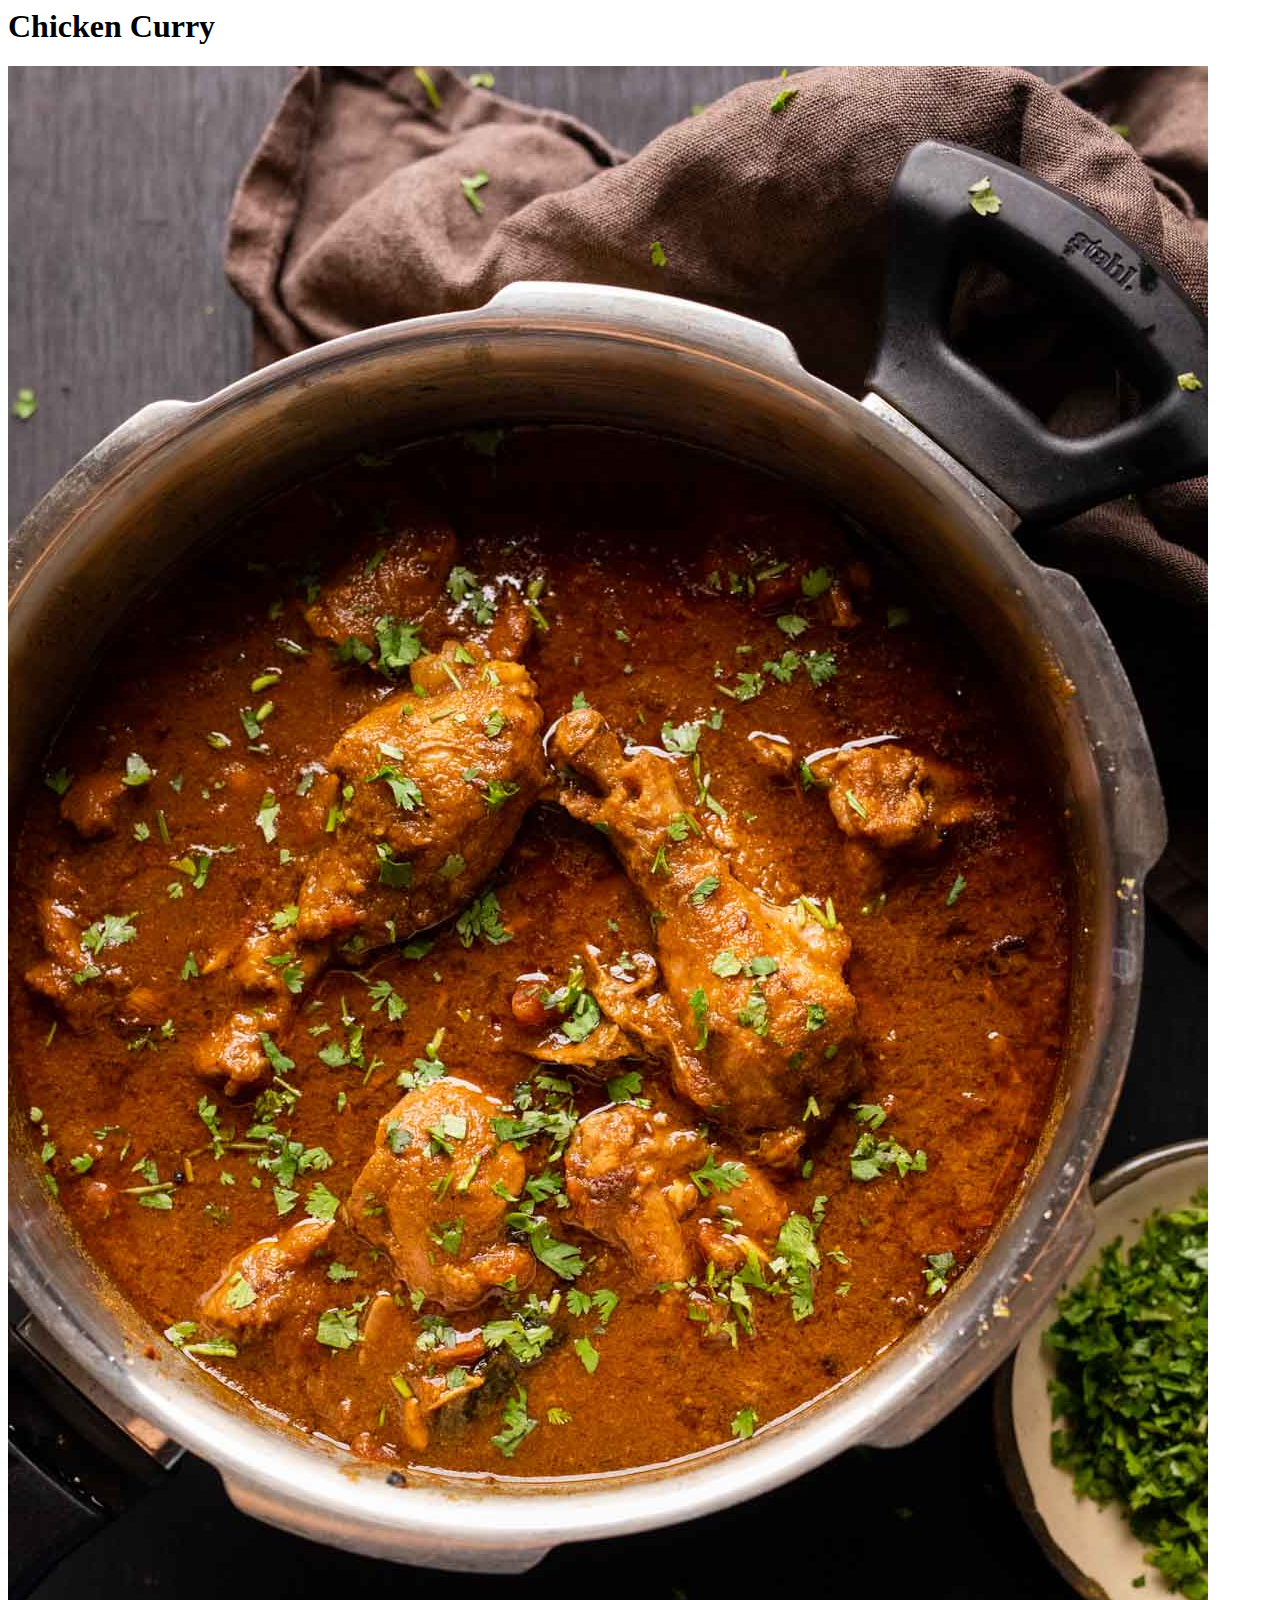
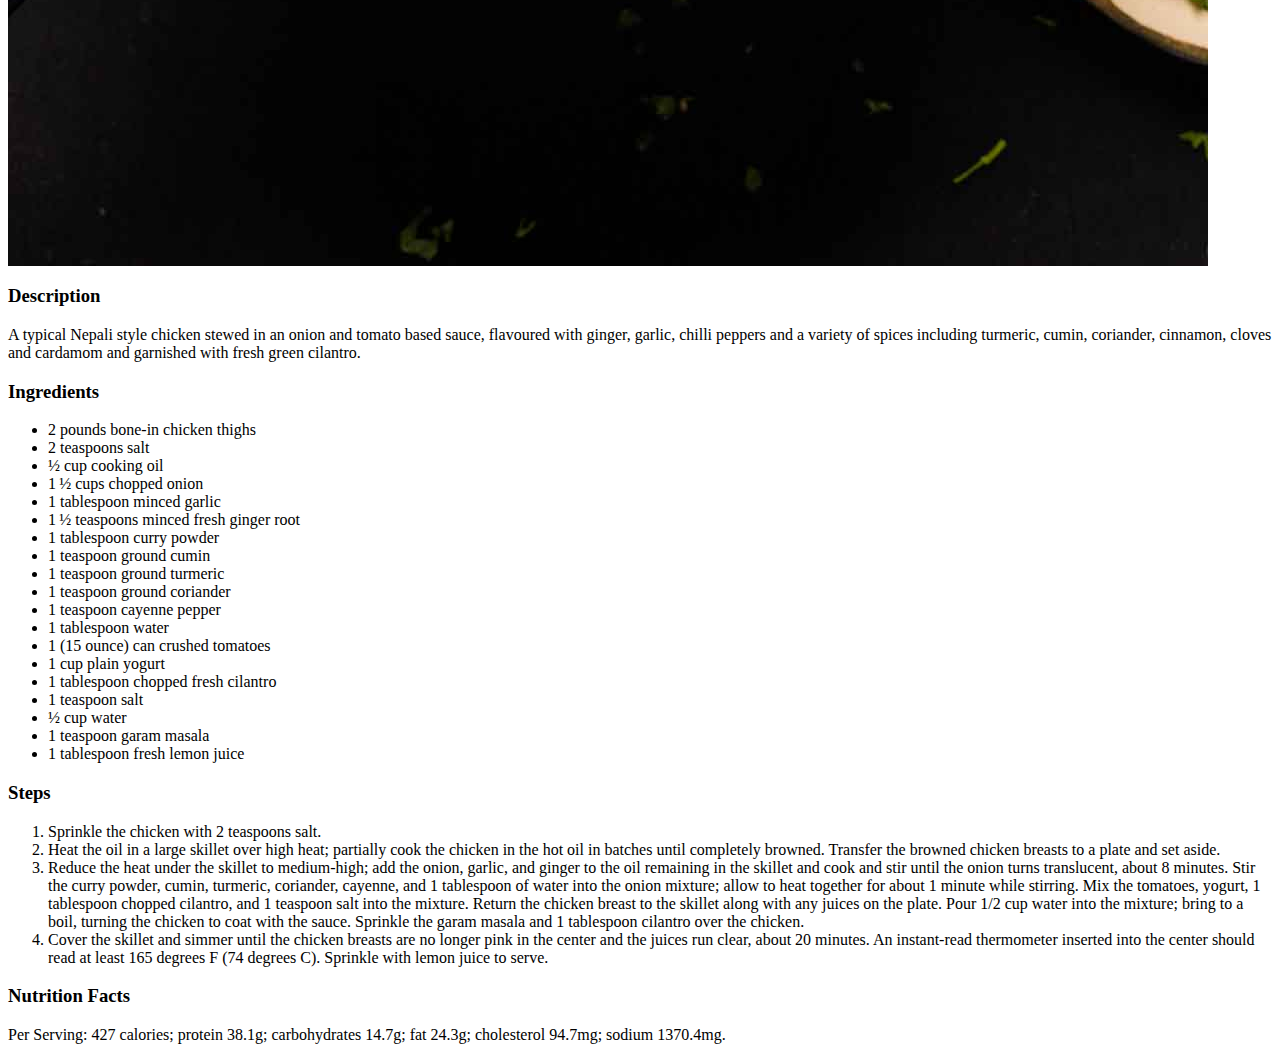
==== recipes/chickenCurry.html @ 05547ba8 "Chicken Curry html" ====
<html lang="en">
  <head>
    <meta charset="UTF-8" />
    <meta http-equiv="X-UA-Compatible" content="IE=edge" />
    <meta name="viewport" content="width=device-width, initial-scale=1.0" />
    <title>Chicken Curry</title>
  </head>
  <body>
    <h1>Chicken Curry</h1>
    <img src="images/Chicken-Curry.jpg" alt="Chicken Curry picture" />
    <h3>Description</h3>
    <p>
      A typical Nepali style chicken stewed in an onion and tomato based sauce,
      flavoured with ginger, garlic, chilli peppers and a variety of spices
      including turmeric, cumin, coriander, cinnamon, cloves and cardamom and
      garnished with fresh green cilantro.
    </p>
    <h3>Ingredients</h3>
    <ul>
      <li>2 pounds bone-in chicken thighs</li>
      <li>2 teaspoons salt</li>
      <li>½ cup cooking oil</li>
      <li>1 ½ cups chopped onion</li>
      <li>1 tablespoon minced garlic</li>
      <li>1 ½ teaspoons minced fresh ginger root</li>
      <li>1 tablespoon curry powder</li>
      <li>1 teaspoon ground cumin</li>
      <li>1 teaspoon ground turmeric</li>
      <li>1 teaspoon ground coriander</li>
      <li>1 teaspoon cayenne pepper</li>
      <li>1 tablespoon water</li>
      <li>1 (15 ounce) can crushed tomatoes</li>
      <li>1 cup plain yogurt</li>
      <li>1 tablespoon chopped fresh cilantro</li>
      <li>1 teaspoon salt</li>
      <li>½ cup water</li>
      <li>1 teaspoon garam masala</li>
      <li>1 tablespoon fresh lemon juice</li>
    </ul>
    <h3>Steps</h3>
    <ol>
      <li>Sprinkle the chicken with 2 teaspoons salt.</li>
      <li>
        Heat the oil in a large skillet over high heat; partially cook the
        chicken in the hot oil in batches until completely browned. Transfer the
        browned chicken breasts to a plate and set aside.
      </li>
      <li>
        Reduce the heat under the skillet to medium-high; add the onion, garlic,
        and ginger to the oil remaining in the skillet and cook and stir until
        the onion turns translucent, about 8 minutes. Stir the curry powder,
        cumin, turmeric, coriander, cayenne, and 1 tablespoon of water into the
        onion mixture; allow to heat together for about 1 minute while stirring.
        Mix the tomatoes, yogurt, 1 tablespoon chopped cilantro, and 1 teaspoon
        salt into the mixture. Return the chicken breast to the skillet along
        with any juices on the plate. Pour 1/2 cup water into the mixture; bring
        to a boil, turning the chicken to coat with the sauce. Sprinkle the
        garam masala and 1 tablespoon cilantro over the chicken.
      </li>
      <li>
        Cover the skillet and simmer until the chicken breasts are no longer
        pink in the center and the juices run clear, about 20 minutes. An
        instant-read thermometer inserted into the center should read at least
        165 degrees F (74 degrees C). Sprinkle with lemon juice to serve.
      </li>
    </ol>
    <h3>Nutrition Facts</h3>
    <p>
      Per Serving: 427 calories; protein 38.1g; carbohydrates 14.7g; fat 24.3g;
      cholesterol 94.7mg; sodium 1370.4mg.
    </p>
  </body>
</html>
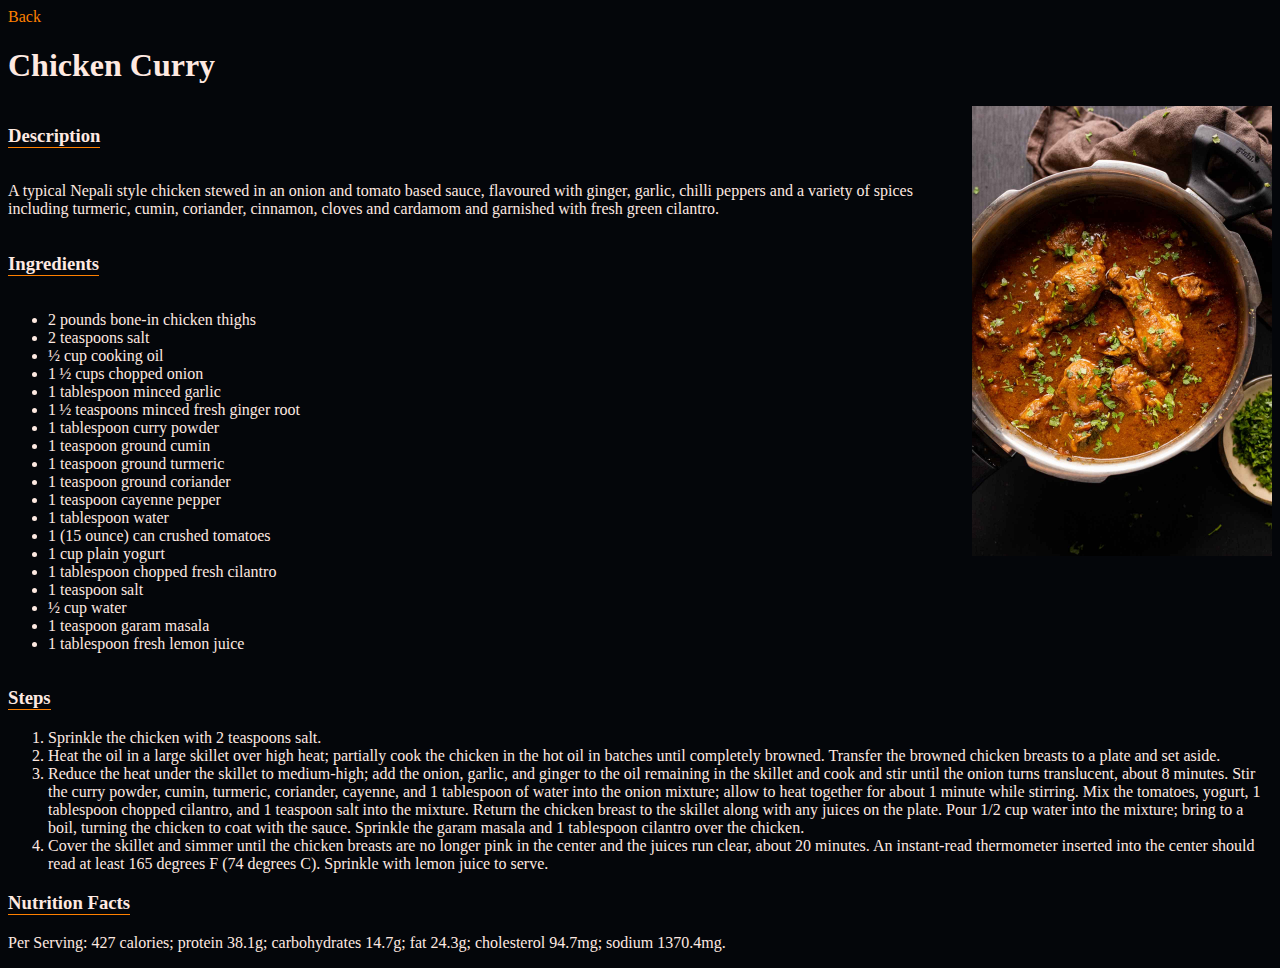
==== commit b47adb16: "styles added" ====
--- a/recipes/chickenCurry.html
+++ b/recipes/chickenCurry.html
@@ -4,39 +4,46 @@
     <meta http-equiv="X-UA-Compatible" content="IE=edge" />
     <meta name="viewport" content="width=device-width, initial-scale=1.0" />
     <title>Chicken Curry</title>
+    <link rel="stylesheet" href="../styles/recipe.css" />
   </head>
   <body>
-    <h1>Chicken Curry</h1>
-    <img src="images/Chicken-Curry.jpg" alt="Chicken Curry picture" />
-    <h3>Description</h3>
-    <p>
-      A typical Nepali style chicken stewed in an onion and tomato based sauce,
-      flavoured with ginger, garlic, chilli peppers and a variety of spices
-      including turmeric, cumin, coriander, cinnamon, cloves and cardamom and
-      garnished with fresh green cilantro.
-    </p>
-    <h3>Ingredients</h3>
-    <ul>
-      <li>2 pounds bone-in chicken thighs</li>
-      <li>2 teaspoons salt</li>
-      <li>½ cup cooking oil</li>
-      <li>1 ½ cups chopped onion</li>
-      <li>1 tablespoon minced garlic</li>
-      <li>1 ½ teaspoons minced fresh ginger root</li>
-      <li>1 tablespoon curry powder</li>
-      <li>1 teaspoon ground cumin</li>
-      <li>1 teaspoon ground turmeric</li>
-      <li>1 teaspoon ground coriander</li>
-      <li>1 teaspoon cayenne pepper</li>
-      <li>1 tablespoon water</li>
-      <li>1 (15 ounce) can crushed tomatoes</li>
-      <li>1 cup plain yogurt</li>
-      <li>1 tablespoon chopped fresh cilantro</li>
-      <li>1 teaspoon salt</li>
-      <li>½ cup water</li>
-      <li>1 teaspoon garam masala</li>
-      <li>1 tablespoon fresh lemon juice</li>
-    </ul>
+    <a href="../index.html">Back</a>
+    <h1 class="header">Chicken Curry</h1>
+    <div class="desc-block">
+      <div class="desc-para">
+        <h3>Description</h3>
+        <p>
+          A typical Nepali style chicken stewed in an onion and tomato based
+          sauce, flavoured with ginger, garlic, chilli peppers and a variety of
+          spices including turmeric, cumin, coriander, cinnamon, cloves and
+          cardamom and garnished with fresh green cilantro.
+        </p>
+        <h3>Ingredients</h3>
+        <ul>
+          <li>2 pounds bone-in chicken thighs</li>
+          <li>2 teaspoons salt</li>
+          <li>½ cup cooking oil</li>
+          <li>1 ½ cups chopped onion</li>
+          <li>1 tablespoon minced garlic</li>
+          <li>1 ½ teaspoons minced fresh ginger root</li>
+          <li>1 tablespoon curry powder</li>
+          <li>1 teaspoon ground cumin</li>
+          <li>1 teaspoon ground turmeric</li>
+          <li>1 teaspoon ground coriander</li>
+          <li>1 teaspoon cayenne pepper</li>
+          <li>1 tablespoon water</li>
+          <li>1 (15 ounce) can crushed tomatoes</li>
+          <li>1 cup plain yogurt</li>
+          <li>1 tablespoon chopped fresh cilantro</li>
+          <li>1 teaspoon salt</li>
+          <li>½ cup water</li>
+          <li>1 teaspoon garam masala</li>
+          <li>1 tablespoon fresh lemon juice</li>
+        </ul>
+      </div>
+      <img src="images/Chicken-Curry.jpg" alt="Chicken Curry picture" />
+    </div>
+
     <h3>Steps</h3>
     <ol>
       <li>Sprinkle the chicken with 2 teaspoons salt.</li>
--- a/styles/recipe.css
+++ b/styles/recipe.css
@@ -0,0 +1,44 @@
+body {
+  background-color: #04060a;
+  color: #fee9e1;
+}
+
+body a {
+  text-decoration: none;
+  color: #ff8000;
+}
+
+body h3 {
+  width: -webkit-fit-content;
+  width: -moz-fit-content;
+  width: fit-content;
+  border-bottom: 1.5px solid #ff8000;
+}
+
+body .desc-block {
+  display: -webkit-box;
+  display: -ms-flexbox;
+  display: flex;
+  -webkit-box-pack: justify;
+      -ms-flex-pack: justify;
+          justify-content: space-between;
+}
+
+body .desc-block img {
+  display: block;
+  max-width: 50vw;
+  height: 50vh;
+  -o-object-fit: cover;
+     object-fit: cover;
+}
+
+body .desc-block .desc-para {
+  display: -webkit-box;
+  display: -ms-flexbox;
+  display: flex;
+  -webkit-box-orient: vertical;
+  -webkit-box-direction: normal;
+      -ms-flex-direction: column;
+          flex-direction: column;
+}
+/*# sourceMappingURL=recipe.css.map */